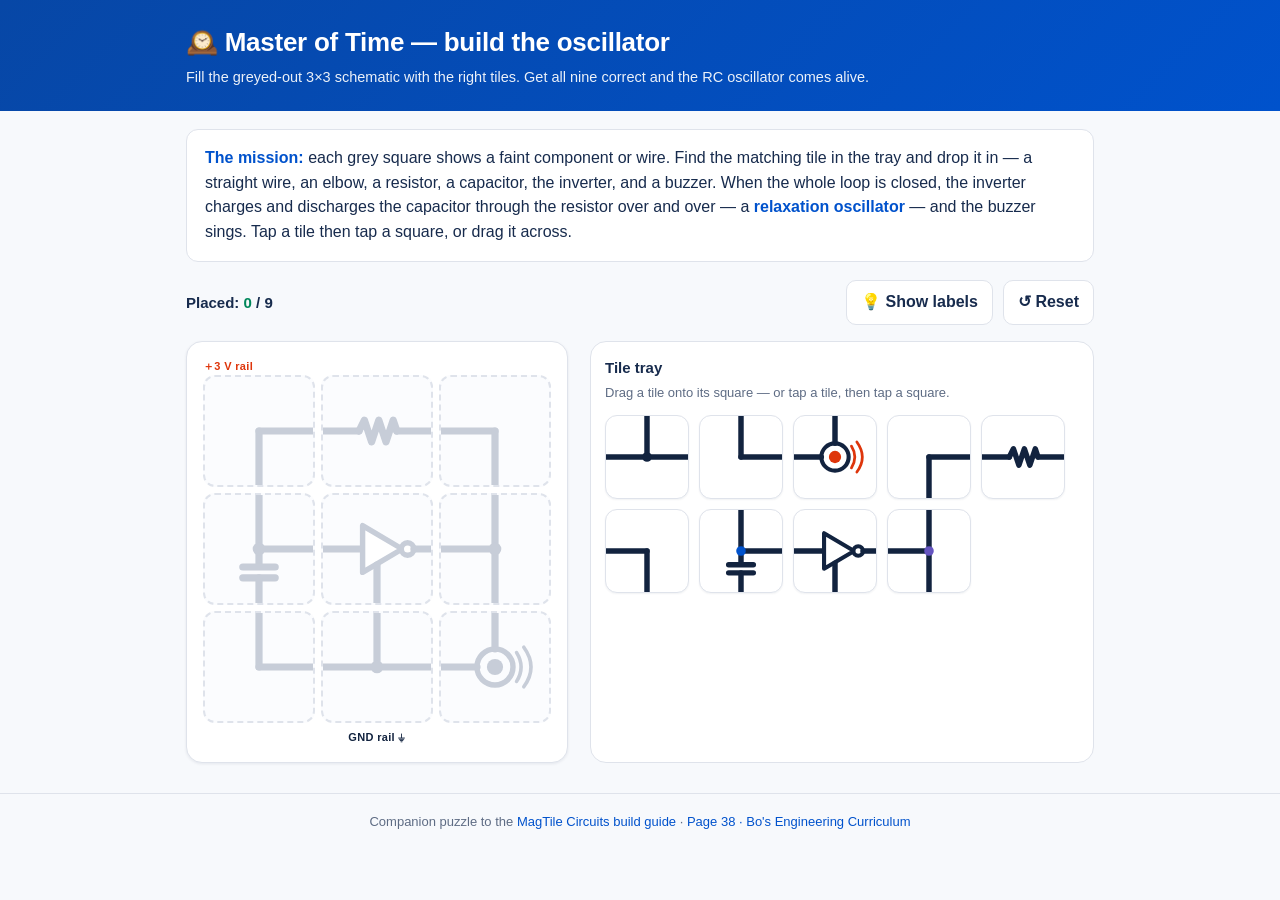
==== docs/game.html @ 73440d42 "Add Master of Time: drag-drop game + printable rubbing plate + QR - docs/game.html: 3x3 drag/drop pu" ====
<!DOCTYPE html>
<html lang="en">
<head>
<meta charset="utf-8">
<meta name="viewport" content="width=device-width, initial-scale=1">
<title>Master of Time — build the oscillator | MagTile Circuits</title>
<style>
  :root{
    --bg:#F7F9FC; --card:#fff; --ink:#172B4D; --sub:#5E6C84;
    --line:#DFE3EB; --blue:#0052CC; --blueL:#F4F8FF;
    --purple:#6554C0; --amber:#FF991F; --red:#DE350B; --green:#00875A;
    --wire:#12233f; --ghost:#C7CDD8;
  }
  *{box-sizing:border-box}
  body{margin:0;background:var(--bg);color:var(--ink);
    font:16px/1.55 -apple-system,BlinkMacSystemFont,"Segoe UI",Roboto,Helvetica,Arial,sans-serif;
    -webkit-text-size-adjust:100%}
  header{background:linear-gradient(135deg,#0747A6,#0052CC);color:#fff;padding:22px 18px}
  .wrap{max-width:940px;margin:0 auto;padding:0 16px}
  header h1{margin:0 0 4px;font-size:26px;letter-spacing:-.01em}
  header p{margin:0;opacity:.92;font-size:14.5px}
  main{padding:20px 0 40px}
  .lead{background:var(--card);border:1px solid var(--line);border-radius:12px;padding:16px 18px;margin:18px 0}
  .lead b{color:var(--blue)}
  .bar{display:flex;flex-wrap:wrap;gap:10px;align-items:center;margin:16px 0}
  .bar .grow{flex:1 1 auto}
  button{font:inherit;font-weight:700;border:1px solid var(--line);background:var(--card);
    color:var(--ink);border-radius:10px;padding:9px 14px;cursor:pointer;transition:.15s}
  button:hover{border-color:var(--blue);color:var(--blue)}
  button.primary{background:var(--blue);color:#fff;border-color:var(--blue)}
  button.primary:hover{background:#0747A6;color:#fff}
  button[aria-pressed="true"]{background:var(--blueL);border-color:var(--blue);color:var(--blue)}
  .count{font-weight:800;font-size:15px}
  .count b{color:var(--green)}
  .stage{display:grid;grid-template-columns:1fr;gap:22px}
  @media(min-width:760px){.stage{grid-template-columns:auto 1fr}}
  /* board */
  .boardwrap{background:var(--card);border:1px solid var(--line);border-radius:16px;padding:16px;
    box-shadow:0 1px 3px rgba(9,30,66,.08)}
  .rails{position:relative}
  .rail{font-size:11px;font-weight:800;letter-spacing:.03em}
  .rail.v{color:var(--red)}
  .rail.g{color:var(--wire);text-align:center;margin-top:6px}
  #board{display:grid;grid-template-columns:repeat(3,var(--sz));grid-template-rows:repeat(3,var(--sz));
    gap:6px;--sz:98px}
  @media(min-width:420px){#board{--sz:112px}}
  .cell{position:relative;width:var(--sz);height:var(--sz);border:2px dashed var(--line);
    border-radius:12px;background:#FBFCFE;display:flex;align-items:center;justify-content:center;
    transition:.15s}
  .cell svg{width:100%;height:100%;display:block}
  .cell.drop{border-color:var(--blue);background:var(--blueL);box-shadow:inset 0 0 0 2px var(--blue)}
  .cell.filled{border:2px solid var(--green);background:#F0FBF6}
  .cell.bad{animation:shake .35s}
  @keyframes shake{0%,100%{transform:translateX(0)}25%{transform:translateX(-5px)}75%{transform:translateX(5px)}}
  @keyframes pop{0%{transform:scale(.7);opacity:0}70%{transform:scale(1.08)}100%{transform:scale(1);opacity:1}}
  .cell.filled svg{animation:pop .3s}
  /* tray */
  .tray{background:var(--card);border:1px solid var(--line);border-radius:16px;padding:14px}
  .tray h2{margin:0 0 4px;font-size:15px}
  .tray p{margin:0 0 12px;color:var(--sub);font-size:13px}
  .tiles{display:flex;flex-wrap:wrap;gap:10px}
  .tile{width:84px;height:84px;border:1px solid var(--line);border-radius:12px;background:#fff;
    cursor:grab;touch-action:none;transition:.12s;position:relative;box-shadow:0 1px 2px rgba(9,30,66,.06)}
  .tile svg{width:100%;height:100%;display:block;pointer-events:none}
  .tile:hover{border-color:var(--blue);transform:translateY(-2px)}
  .tile.sel{border-color:var(--blue);box-shadow:0 0 0 3px var(--blueL);transform:translateY(-2px)}
  .tile.drag{opacity:.4}
  .tile .nm{position:absolute;bottom:2px;left:0;right:0;text-align:center;font-size:9px;
    font-weight:700;color:var(--sub)}
  .win{display:none;margin-top:18px;padding:16px 18px;border-radius:14px;
    background:linear-gradient(135deg,#00875A,#00A870);color:#fff}
  .win.show{display:block;animation:pop .4s}
  .win h2{margin:0 0 6px;font-size:20px}
  .win p{margin:0;opacity:.95;font-size:14px}
  .touchpad{display:none;margin-top:12px;align-items:center;gap:12px}
  .touchpad.show{display:flex;flex-wrap:wrap}
  .pad{flex:1 1 220px;min-height:64px;border-radius:12px;border:2px solid #fff3;
    background:linear-gradient(90deg,#093,#3c6 60%,#fd6);color:#08301c;font-weight:800;
    display:flex;align-items:center;justify-content:center;text-align:center;cursor:pointer;
    touch-action:none;user-select:none;padding:8px}
  footer{border-top:1px solid var(--line);margin-top:30px;padding:18px 0;color:var(--sub);font-size:13px;text-align:center}
  footer a{color:var(--blue);text-decoration:none}
  .hint-off .nm{display:none}
  .drag-ghost{position:fixed;width:84px;height:84px;pointer-events:none;z-index:99;opacity:.9;
    transform:translate(-50%,-50%)}
</style>
</head>
<body class="hint-off">
<header><div class="wrap">
  <h1>🕰️ Master of Time — build the oscillator</h1>
  <p>Fill the greyed-out 3×3 schematic with the right tiles. Get all nine correct and the RC oscillator comes alive.</p>
</div></header>

<main class="wrap">
  <div class="lead">
    <b>The mission:</b> each grey square shows a faint component or wire. Find the matching tile in the tray and drop it in — a straight wire, an elbow, a resistor, a capacitor, the inverter, and a buzzer. When the whole loop is closed, the inverter charges and discharges the capacitor through the resistor over and over — a <b>relaxation oscillator</b> — and the buzzer sings. Tap a tile then tap a square, or drag it across.
  </div>

  <div class="bar">
    <span class="count">Placed: <b id="score">0</b> / 9</span>
    <span class="grow"></span>
    <button id="hint" aria-pressed="false">💡 Show labels</button>
    <button id="reset">↺ Reset</button>
  </div>

  <div class="stage">
    <div class="boardwrap">
      <div class="rail v">＋3&nbsp;V rail</div>
      <div id="board" role="group" aria-label="3 by 3 oscillator grid"></div>
      <div class="rail g">GND rail ⏚</div>
    </div>

    <div class="tray">
      <h2>Tile tray</h2>
      <p>Drag a tile onto its square — or tap a tile, then tap a square.</p>
      <div class="tiles" id="tray"></div>

      <div class="win" id="win">
        <h2>⚡ The oscillator lives!</h2>
        <p>You closed the feedback loop — inverter → R → C → back again. You are the Master of Time. 🎉</p>
      </div>
      <div class="touchpad" id="touchpad">
        <div class="pad" id="pad">👆 Hold &amp; slide — “touch the RC node”<br><small>your body adds capacitance → the pitch bends</small></div>
        <button id="sound" aria-pressed="false">🔈 Sound: off</button>
      </div>
    </div>
  </div>
</main>

<footer><div class="wrap">
  Companion puzzle to the <a href="index.html">MagTile Circuits build guide</a> ·
  <a href="https://borenw.github.io/">Page 38 · Bo's Engineering Curriculum</a>
</div></footer>

<script>
/* ---------- tile artwork ---------------------------------------------------
   120×120 canvas, center (60,60). Edge mids: top(60,0) right(120,60)
   bottom(60,120) left(0,60). One draw() renders both the grey ghost
   (in the board) and the sharp black tile (in the tray) from one spec. */
const C=60, E={top:[60,0],right:[120,60],bottom:[60,120],left:[0,60]};
function wire(edges,col,w){let s='';for(const e of edges){const[x,y]=E[e];
  s+=`<path d="M${x} ${y} L60 60" fill="none" stroke="${col}" stroke-width="${w}" stroke-linecap="round"/>`;}
  return s;}
function draw(id,ghost){
  const col = ghost? 'var(--ghost)' : 'var(--wire)';
  const w = 8;
  const dot=(c)=>`<circle cx="60" cy="60" r="7" fill="${ghost?'var(--ghost)':c}"/>`;
  let g=`<svg viewBox="0 0 120 120" role="img" aria-label="${id}">`;
  switch(id){
    case 'elbow_br': g+=wire(['bottom','right'],col,w); break;
    case 'elbow_lb': g+=wire(['left','bottom'],col,w); break;
    case 'res':{ // horizontal resistor, connects left & right
      g+=`<path d="M0 60 L40 60" stroke="${col}" stroke-width="${w}" stroke-linecap="round" fill="none"/>`;
      g+=`<polyline points="40,60 46,48 54,72 62,48 70,72 78,48 82,60" fill="none" stroke="${col}" stroke-width="${w}" stroke-linejoin="round" stroke-linecap="round"/>`;
      g+=`<path d="M82 60 L120 60" stroke="${col}" stroke-width="${w}" stroke-linecap="round" fill="none"/>`;
      break;}
    case 'cap':{ // IN node: top + right wires + cap down to bottom
      g+=wire(['top','right'],col,w);
      g+=`<path d="M60 60 L60 78" stroke="${col}" stroke-width="${w}" fill="none" stroke-linecap="round"/>`;
      g+=`<line x1="42" y1="80" x2="78" y2="80" stroke="${col}" stroke-width="${w}" stroke-linecap="round"/>`;
      g+=`<line x1="42" y1="92" x2="78" y2="92" stroke="${col}" stroke-width="${w}" stroke-linecap="round"/>`;
      g+=`<path d="M60 92 L60 120" stroke="${col}" stroke-width="${w}" fill="none" stroke-linecap="round"/>`;
      g+=dot(id==='cap'?'#0052CC':col);
      break;}
    case 'inv':{ // inverter: input left, output right, gnd down
      g+=`<path d="M0 60 L44 60" stroke="${col}" stroke-width="${w}" stroke-linecap="round" fill="none"/>`;
      g+=`<path d="M44 34 L44 86 L88 60 Z" fill="${ghost?'#fff':'#fff'}" stroke="${col}" stroke-width="6" stroke-linejoin="round"/>`;
      g+=`<circle cx="94" cy="60" r="7" fill="#fff" stroke="${col}" stroke-width="6"/>`;
      g+=`<path d="M101 60 L120 60" stroke="${col}" stroke-width="${w}" stroke-linecap="round" fill="none"/>`;
      g+=`<path d="M60 78 L60 120" stroke="${col}" stroke-width="${w}" stroke-linecap="round" fill="none"/>`;
      break;}
    case 'out':{ // OUT node: left + top + bottom, junction dot
      g+=wire(['left','top','bottom'],col,w); g+=dot('#6554C0'); break;}
    case 'gnd_tr': g+=wire(['top','right'],col,w); break;               // GND corner
    case 'gnd_t':  g+=wire(['left','right','top'],col,w); g+=dot(col); break; // GND T
    case 'buzz':{ // buzzer: top + left leads into a piezo disc, sound arcs
      g+=`<path d="M60 0 L60 40" stroke="${col}" stroke-width="${w}" stroke-linecap="round" fill="none"/>`;
      g+=`<path d="M0 60 L40 60" stroke="${col}" stroke-width="${w}" stroke-linecap="round" fill="none"/>`;
      g+=`<circle cx="60" cy="60" r="20" fill="none" stroke="${col}" stroke-width="6"/>`;
      g+=`<circle cx="60" cy="60" r="9" fill="${ghost?'var(--ghost)':'#DE350B'}"/>`;
      const arc=ghost?'var(--ghost)':'#DE350B';
      g+=`<path d="M84 44 q10 16 0 32" fill="none" stroke="${arc}" stroke-width="4" stroke-linecap="round"/>`;
      g+=`<path d="M92 38 q16 22 0 44" fill="none" stroke="${arc}" stroke-width="4" stroke-linecap="round"/>`;
      break;}
  }
  g+='</svg>'; return g;
}

/* ---------- the 3×3 solution ------------------------------------------------ */
const SOLUTION=[
  'elbow_br','res','elbow_lb',   // row 0 : feedback loop across the top
  'cap','inv','out',             // row 1 : IN(cap) → inverter → OUT
  'gnd_tr','gnd_t','buzz'        // row 2 : GND rail + buzzer to ground
];
const LABEL={elbow_br:'wire',res:'R1',elbow_lb:'wire',cap:'C1',inv:'inverter',
  out:'node',gnd_tr:'GND',gnd_t:'GND',buzz:'buzzer'};

const board=document.getElementById('tray');
const grid=document.getElementById('board');
let cells=[], placed=0, picked=null;

/* build board cells with grey ghosts */
SOLUTION.forEach((id,i)=>{
  const c=document.createElement('div');
  c.className='cell'; c.dataset.want=id; c.dataset.idx=i;
  c.innerHTML=draw(id,true);
  grid.appendChild(c); cells.push(c);
});

/* build shuffled tray */
function shuffle(a){for(let i=a.length-1;i>0;i--){const j=(i*7+3)%(i+1);[a[i],a[j]]=[a[j],a[i]];}return a;}
let order=shuffle([...Array(9).keys()]);
function buildTray(){
  board.innerHTML='';
  order.forEach(i=>{
    const id=SOLUTION[i];
    const t=document.createElement('div');
    t.className='tile'; t.dataset.id=id; t.draggable=true;
    t.innerHTML=draw(id,false)+`<span class="nm">${LABEL[id]}</span>`;
    board.appendChild(t);
  });
}
buildTray();

/* ---------- placement logic ------------------------------------------------ */
function place(tileEl,cellEl){
  const id=tileEl.dataset.id, want=cellEl.dataset.want;
  if(cellEl.classList.contains('filled')) return false;
  if(id!==want){ cellEl.classList.add('bad');
    setTimeout(()=>cellEl.classList.remove('bad'),350); return false; }
  cellEl.classList.remove('drop'); cellEl.classList.add('filled');
  cellEl.innerHTML=draw(id,false);
  tileEl.remove(); placed++;
  document.getElementById('score').textContent=placed;
  if(picked===tileEl) picked=null;
  if(placed===9) win();
  return true;
}
function findTile(id){return [...board.querySelectorAll('.tile')].find(t=>t.dataset.id===id);}

/* tap-to-select then tap cell */
board.addEventListener('click',e=>{
  const t=e.target.closest('.tile'); if(!t)return;
  if(picked===t){picked.classList.remove('sel');picked=null;return;}
  if(picked)picked.classList.remove('sel');
  picked=t; t.classList.add('sel');
});
grid.addEventListener('click',e=>{
  const c=e.target.closest('.cell'); if(!c||!picked)return;
  const ok=place(picked,c);
  if(!ok&&picked)picked.classList.remove('sel');
});

/* native drag & drop */
let dragId=null;
board.addEventListener('dragstart',e=>{
  const t=e.target.closest('.tile'); if(!t)return;
  dragId=t.dataset.id; t.classList.add('drag');
  e.dataTransfer.setData('text/plain',dragId);
});
board.addEventListener('dragend',e=>{const t=e.target.closest('.tile');if(t)t.classList.remove('drag');});
grid.addEventListener('dragover',e=>{e.preventDefault();
  const c=e.target.closest('.cell'); if(c&&!c.classList.contains('filled'))c.classList.add('drop');});
grid.addEventListener('dragleave',e=>{const c=e.target.closest('.cell');if(c)c.classList.remove('drop');});
grid.addEventListener('drop',e=>{e.preventDefault();
  const c=e.target.closest('.cell'); if(!c||!dragId)return;
  const t=findTile(dragId); c.classList.remove('drop');
  if(t)place(t,c); dragId=null;});

/* pointer drag for touch (ghost follows finger) */
let ptTile=null, ghostEl=null;
board.addEventListener('pointerdown',e=>{
  if(e.pointerType==='mouse')return; // mouse uses click/DnD
  const t=e.target.closest('.tile'); if(!t)return;
  ptTile=t; ghostEl=t.cloneNode(true); ghostEl.className='tile drag-ghost';
  document.body.appendChild(ghostEl); moveGhost(e); t.setPointerCapture(e.pointerId);
});
board.addEventListener('pointermove',e=>{if(ptTile)moveGhost(e);});
board.addEventListener('pointerup',e=>{
  if(!ptTile)return;
  const el=document.elementFromPoint(e.clientX,e.clientY);
  const c=el&&el.closest('.cell');
  if(c)place(ptTile,c);
  if(ghostEl){ghostEl.remove();ghostEl=null;} ptTile=null;
});
function moveGhost(e){if(ghostEl){ghostEl.style.left=e.clientX+'px';ghostEl.style.top=e.clientY+'px';}}

/* ---------- controls ------------------------------------------------------- */
document.getElementById('hint').addEventListener('click',e=>{
  const on=document.body.classList.toggle('hint-off')===false;
  e.currentTarget.setAttribute('aria-pressed',on);
});
document.getElementById('reset').addEventListener('click',()=>{
  placed=0;picked=null;document.getElementById('score').textContent=0;
  document.getElementById('win').classList.remove('show');
  document.getElementById('touchpad').classList.remove('show');
  stopTone();
  cells.forEach(c=>{c.className='cell';c.innerHTML=draw(c.dataset.want,true);});
  order=shuffle([...Array(9).keys()]); buildTray();
});

/* ---------- win + Web Audio touch-theremin -------------------------------- */
function win(){
  document.getElementById('win').classList.add('show');
  document.getElementById('touchpad').classList.add('show');
  cells.forEach((c,i)=>setTimeout(()=>c.style.filter='drop-shadow(0 0 6px #00A870)',i*80));
}
let actx=null,osc=null,gain=null,soundOn=false;
const BASE=1800;
function startTone(){
  if(!actx)actx=new (window.AudioContext||window.webkitAudioContext)();
  osc=actx.createOscillator();gain=actx.createGain();
  osc.type='square';osc.frequency.value=BASE;
  gain.gain.value=0.06;osc.connect(gain);gain.connect(actx.destination);osc.start();
}
function stopTone(){if(osc){try{osc.stop();}catch(_){}}osc=null;soundOn=false;
  const b=document.getElementById('sound');if(b){b.setAttribute('aria-pressed',false);b.textContent='🔈 Sound: off';}}
document.getElementById('sound').addEventListener('click',e=>{
  soundOn=!soundOn;
  if(soundOn){startTone();e.currentTarget.setAttribute('aria-pressed',true);e.currentTarget.textContent='🔊 Sound: on';}
  else stopTone();
});
/* touch pad bends pitch — simulates hand capacitance loading the RC node */
const pad=document.getElementById('pad');
function bend(ev){
  if(!osc)return;
  const r=pad.getBoundingClientRect();
  const x=Math.min(1,Math.max(0,( (ev.clientX??r.left)-r.left)/r.width));
  // more "touch" (right/down) → more parallel C → lower frequency
  const f=BASE*Math.pow(0.28,x);
  osc.frequency.setTargetAtTime(f,actx.currentTime,0.02);
}
function unbend(){if(osc)osc.frequency.setTargetAtTime(BASE,actx.currentTime,0.05);}
pad.addEventListener('pointerdown',e=>{pad.setPointerCapture(e.pointerId);bend(e);});
pad.addEventListener('pointermove',e=>{if(e.buttons||e.pointerType!=='mouse')bend(e);});
pad.addEventListener('pointerup',unbend);
pad.addEventListener('pointerleave',unbend);
</script>
</body>
</html>
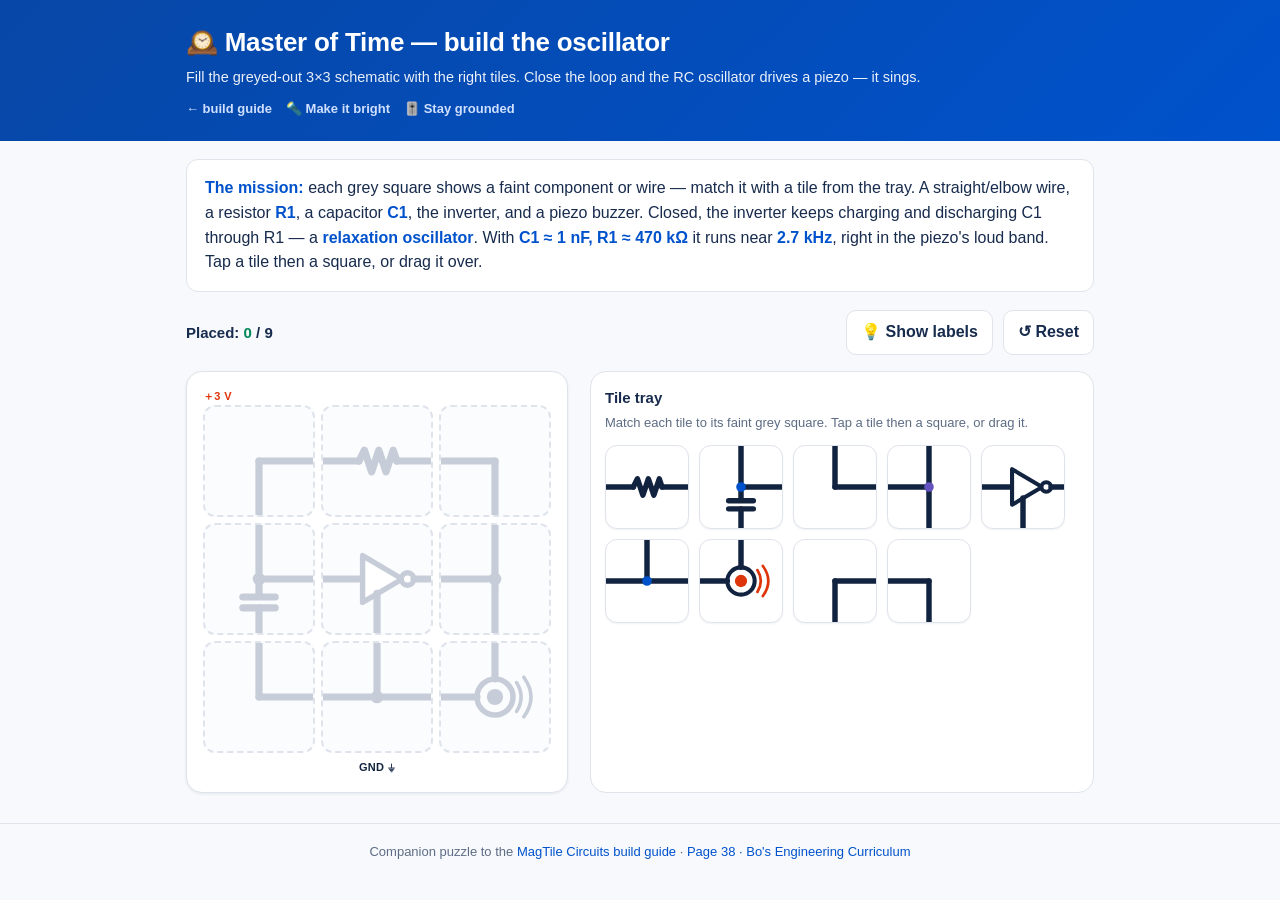
==== commit a7ae4e6c: "Add Make it Bright (2x2) + Stay Grounded (3x3) plates & games; shared engine - plate_game.js/css: sh" ====
--- a/docs/game.html
+++ b/docs/game.html
@@ -4,337 +4,38 @@
 <meta charset="utf-8">
 <meta name="viewport" content="width=device-width, initial-scale=1">
 <title>Master of Time — build the oscillator | MagTile Circuits</title>
-<style>
-  :root{
-    --bg:#F7F9FC; --card:#fff; --ink:#172B4D; --sub:#5E6C84;
-    --line:#DFE3EB; --blue:#0052CC; --blueL:#F4F8FF;
-    --purple:#6554C0; --amber:#FF991F; --red:#DE350B; --green:#00875A;
-    --wire:#12233f; --ghost:#C7CDD8;
-  }
-  *{box-sizing:border-box}
-  body{margin:0;background:var(--bg);color:var(--ink);
-    font:16px/1.55 -apple-system,BlinkMacSystemFont,"Segoe UI",Roboto,Helvetica,Arial,sans-serif;
-    -webkit-text-size-adjust:100%}
-  header{background:linear-gradient(135deg,#0747A6,#0052CC);color:#fff;padding:22px 18px}
-  .wrap{max-width:940px;margin:0 auto;padding:0 16px}
-  header h1{margin:0 0 4px;font-size:26px;letter-spacing:-.01em}
-  header p{margin:0;opacity:.92;font-size:14.5px}
-  main{padding:20px 0 40px}
-  .lead{background:var(--card);border:1px solid var(--line);border-radius:12px;padding:16px 18px;margin:18px 0}
-  .lead b{color:var(--blue)}
-  .bar{display:flex;flex-wrap:wrap;gap:10px;align-items:center;margin:16px 0}
-  .bar .grow{flex:1 1 auto}
-  button{font:inherit;font-weight:700;border:1px solid var(--line);background:var(--card);
-    color:var(--ink);border-radius:10px;padding:9px 14px;cursor:pointer;transition:.15s}
-  button:hover{border-color:var(--blue);color:var(--blue)}
-  button.primary{background:var(--blue);color:#fff;border-color:var(--blue)}
-  button.primary:hover{background:#0747A6;color:#fff}
-  button[aria-pressed="true"]{background:var(--blueL);border-color:var(--blue);color:var(--blue)}
-  .count{font-weight:800;font-size:15px}
-  .count b{color:var(--green)}
-  .stage{display:grid;grid-template-columns:1fr;gap:22px}
-  @media(min-width:760px){.stage{grid-template-columns:auto 1fr}}
-  /* board */
-  .boardwrap{background:var(--card);border:1px solid var(--line);border-radius:16px;padding:16px;
-    box-shadow:0 1px 3px rgba(9,30,66,.08)}
-  .rails{position:relative}
-  .rail{font-size:11px;font-weight:800;letter-spacing:.03em}
-  .rail.v{color:var(--red)}
-  .rail.g{color:var(--wire);text-align:center;margin-top:6px}
-  #board{display:grid;grid-template-columns:repeat(3,var(--sz));grid-template-rows:repeat(3,var(--sz));
-    gap:6px;--sz:98px}
-  @media(min-width:420px){#board{--sz:112px}}
-  .cell{position:relative;width:var(--sz);height:var(--sz);border:2px dashed var(--line);
-    border-radius:12px;background:#FBFCFE;display:flex;align-items:center;justify-content:center;
-    transition:.15s}
-  .cell svg{width:100%;height:100%;display:block}
-  .cell.drop{border-color:var(--blue);background:var(--blueL);box-shadow:inset 0 0 0 2px var(--blue)}
-  .cell.filled{border:2px solid var(--green);background:#F0FBF6}
-  .cell.bad{animation:shake .35s}
-  @keyframes shake{0%,100%{transform:translateX(0)}25%{transform:translateX(-5px)}75%{transform:translateX(5px)}}
-  @keyframes pop{0%{transform:scale(.7);opacity:0}70%{transform:scale(1.08)}100%{transform:scale(1);opacity:1}}
-  .cell.filled svg{animation:pop .3s}
-  /* tray */
-  .tray{background:var(--card);border:1px solid var(--line);border-radius:16px;padding:14px}
-  .tray h2{margin:0 0 4px;font-size:15px}
-  .tray p{margin:0 0 12px;color:var(--sub);font-size:13px}
-  .tiles{display:flex;flex-wrap:wrap;gap:10px}
-  .tile{width:84px;height:84px;border:1px solid var(--line);border-radius:12px;background:#fff;
-    cursor:grab;touch-action:none;transition:.12s;position:relative;box-shadow:0 1px 2px rgba(9,30,66,.06)}
-  .tile svg{width:100%;height:100%;display:block;pointer-events:none}
-  .tile:hover{border-color:var(--blue);transform:translateY(-2px)}
-  .tile.sel{border-color:var(--blue);box-shadow:0 0 0 3px var(--blueL);transform:translateY(-2px)}
-  .tile.drag{opacity:.4}
-  .tile .nm{position:absolute;bottom:2px;left:0;right:0;text-align:center;font-size:9px;
-    font-weight:700;color:var(--sub)}
-  .win{display:none;margin-top:18px;padding:16px 18px;border-radius:14px;
-    background:linear-gradient(135deg,#00875A,#00A870);color:#fff}
-  .win.show{display:block;animation:pop .4s}
-  .win h2{margin:0 0 6px;font-size:20px}
-  .win p{margin:0;opacity:.95;font-size:14px}
-  .touchpad{display:none;margin-top:12px;align-items:center;gap:12px}
-  .touchpad.show{display:flex;flex-wrap:wrap}
-  .pad{flex:1 1 220px;min-height:64px;border-radius:12px;border:2px solid #fff3;
-    background:linear-gradient(90deg,#093,#3c6 60%,#fd6);color:#08301c;font-weight:800;
-    display:flex;align-items:center;justify-content:center;text-align:center;cursor:pointer;
-    touch-action:none;user-select:none;padding:8px}
-  footer{border-top:1px solid var(--line);margin-top:30px;padding:18px 0;color:var(--sub);font-size:13px;text-align:center}
-  footer a{color:var(--blue);text-decoration:none}
-  .hint-off .nm{display:none}
-  .drag-ghost{position:fixed;width:84px;height:84px;pointer-events:none;z-index:99;opacity:.9;
-    transform:translate(-50%,-50%)}
-</style>
+<link rel="stylesheet" href="plate_game.css">
 </head>
 <body class="hint-off">
 <header><div class="wrap">
   <h1>🕰️ Master of Time — build the oscillator</h1>
-  <p>Fill the greyed-out 3×3 schematic with the right tiles. Get all nine correct and the RC oscillator comes alive.</p>
+  <p>Fill the greyed-out 3×3 schematic with the right tiles. Close the loop and the RC oscillator drives a piezo — it sings.</p>
+  <div class="nav"><a href="index.html">← build guide</a><a href="bright.html">🔦 Make it bright</a><a href="grounded.html">🎚️ Stay grounded</a></div>
 </div></header>
-
 <main class="wrap">
-  <div class="lead">
-    <b>The mission:</b> each grey square shows a faint component or wire. Find the matching tile in the tray and drop it in — a straight wire, an elbow, a resistor, a capacitor, the inverter, and a buzzer. When the whole loop is closed, the inverter charges and discharges the capacitor through the resistor over and over — a <b>relaxation oscillator</b> — and the buzzer sings. Tap a tile then tap a square, or drag it across.
-  </div>
-
-  <div class="bar">
-    <span class="count">Placed: <b id="score">0</b> / 9</span>
-    <span class="grow"></span>
-    <button id="hint" aria-pressed="false">💡 Show labels</button>
-    <button id="reset">↺ Reset</button>
-  </div>
-
-  <div class="stage">
-    <div class="boardwrap">
-      <div class="rail v">＋3&nbsp;V rail</div>
-      <div id="board" role="group" aria-label="3 by 3 oscillator grid"></div>
-      <div class="rail g">GND rail ⏚</div>
-    </div>
-
-    <div class="tray">
-      <h2>Tile tray</h2>
-      <p>Drag a tile onto its square — or tap a tile, then tap a square.</p>
-      <div class="tiles" id="tray"></div>
-
-      <div class="win" id="win">
-        <h2>⚡ The oscillator lives!</h2>
-        <p>You closed the feedback loop — inverter → R → C → back again. You are the Master of Time. 🎉</p>
-      </div>
-      <div class="touchpad" id="touchpad">
-        <div class="pad" id="pad">👆 Hold &amp; slide — “touch the RC node”<br><small>your body adds capacitance → the pitch bends</small></div>
-        <button id="sound" aria-pressed="false">🔈 Sound: off</button>
-      </div>
-    </div>
-  </div>
+  <div class="lead"><b>The mission:</b> each grey square shows a faint component or wire — match it with a tile from the tray. A straight/elbow wire, a resistor <b>R1</b>, a capacitor <b>C1</b>, the inverter, and a piezo buzzer. Closed, the inverter keeps charging and discharging C1 through R1 — a <b>relaxation oscillator</b>. With <b>C1 ≈ 1 nF, R1 ≈ 470 kΩ</b> it runs near <b>2.7 kHz</b>, right in the piezo's loud band. Tap a tile then a square, or drag it over.</div>
+  <div id="game"></div>
 </main>
-
-<footer><div class="wrap">
-  Companion puzzle to the <a href="index.html">MagTile Circuits build guide</a> ·
-  <a href="https://borenw.github.io/">Page 38 · Bo's Engineering Curriculum</a>
-</div></footer>
-
+<footer><div class="wrap">Companion puzzle to the <a href="index.html">MagTile Circuits build guide</a> · <a href="https://borenw.github.io/">Page 38 · Bo's Engineering Curriculum</a></div></footer>
+<script src="plate_game.js"></script>
 <script>
-/* ---------- tile artwork ---------------------------------------------------
-   120×120 canvas, center (60,60). Edge mids: top(60,0) right(120,60)
-   bottom(60,120) left(0,60). One draw() renders both the grey ghost
-   (in the board) and the sharp black tile (in the tray) from one spec. */
-const C=60, E={top:[60,0],right:[120,60],bottom:[60,120],left:[0,60]};
-function wire(edges,col,w){let s='';for(const e of edges){const[x,y]=E[e];
-  s+=`<path d="M${x} ${y} L60 60" fill="none" stroke="${col}" stroke-width="${w}" stroke-linecap="round"/>`;}
-  return s;}
-function draw(id,ghost){
-  const col = ghost? 'var(--ghost)' : 'var(--wire)';
-  const w = 8;
-  const dot=(c)=>`<circle cx="60" cy="60" r="7" fill="${ghost?'var(--ghost)':c}"/>`;
-  let g=`<svg viewBox="0 0 120 120" role="img" aria-label="${id}">`;
-  switch(id){
-    case 'elbow_br': g+=wire(['bottom','right'],col,w); break;
-    case 'elbow_lb': g+=wire(['left','bottom'],col,w); break;
-    case 'res':{ // horizontal resistor, connects left & right
-      g+=`<path d="M0 60 L40 60" stroke="${col}" stroke-width="${w}" stroke-linecap="round" fill="none"/>`;
-      g+=`<polyline points="40,60 46,48 54,72 62,48 70,72 78,48 82,60" fill="none" stroke="${col}" stroke-width="${w}" stroke-linejoin="round" stroke-linecap="round"/>`;
-      g+=`<path d="M82 60 L120 60" stroke="${col}" stroke-width="${w}" stroke-linecap="round" fill="none"/>`;
-      break;}
-    case 'cap':{ // IN node: top + right wires + cap down to bottom
-      g+=wire(['top','right'],col,w);
-      g+=`<path d="M60 60 L60 78" stroke="${col}" stroke-width="${w}" fill="none" stroke-linecap="round"/>`;
-      g+=`<line x1="42" y1="80" x2="78" y2="80" stroke="${col}" stroke-width="${w}" stroke-linecap="round"/>`;
-      g+=`<line x1="42" y1="92" x2="78" y2="92" stroke="${col}" stroke-width="${w}" stroke-linecap="round"/>`;
-      g+=`<path d="M60 92 L60 120" stroke="${col}" stroke-width="${w}" fill="none" stroke-linecap="round"/>`;
-      g+=dot(id==='cap'?'#0052CC':col);
-      break;}
-    case 'inv':{ // inverter: input left, output right, gnd down
-      g+=`<path d="M0 60 L44 60" stroke="${col}" stroke-width="${w}" stroke-linecap="round" fill="none"/>`;
-      g+=`<path d="M44 34 L44 86 L88 60 Z" fill="${ghost?'#fff':'#fff'}" stroke="${col}" stroke-width="6" stroke-linejoin="round"/>`;
-      g+=`<circle cx="94" cy="60" r="7" fill="#fff" stroke="${col}" stroke-width="6"/>`;
-      g+=`<path d="M101 60 L120 60" stroke="${col}" stroke-width="${w}" stroke-linecap="round" fill="none"/>`;
-      g+=`<path d="M60 78 L60 120" stroke="${col}" stroke-width="${w}" stroke-linecap="round" fill="none"/>`;
-      break;}
-    case 'out':{ // OUT node: left + top + bottom, junction dot
-      g+=wire(['left','top','bottom'],col,w); g+=dot('#6554C0'); break;}
-    case 'gnd_tr': g+=wire(['top','right'],col,w); break;               // GND corner
-    case 'gnd_t':  g+=wire(['left','right','top'],col,w); g+=dot(col); break; // GND T
-    case 'buzz':{ // buzzer: top + left leads into a piezo disc, sound arcs
-      g+=`<path d="M60 0 L60 40" stroke="${col}" stroke-width="${w}" stroke-linecap="round" fill="none"/>`;
-      g+=`<path d="M0 60 L40 60" stroke="${col}" stroke-width="${w}" stroke-linecap="round" fill="none"/>`;
-      g+=`<circle cx="60" cy="60" r="20" fill="none" stroke="${col}" stroke-width="6"/>`;
-      g+=`<circle cx="60" cy="60" r="9" fill="${ghost?'var(--ghost)':'#DE350B'}"/>`;
-      const arc=ghost?'var(--ghost)':'#DE350B';
-      g+=`<path d="M84 44 q10 16 0 32" fill="none" stroke="${arc}" stroke-width="4" stroke-linecap="round"/>`;
-      g+=`<path d="M92 38 q16 22 0 44" fill="none" stroke="${arc}" stroke-width="4" stroke-linecap="round"/>`;
-      break;}
-  }
-  g+='</svg>'; return g;
-}
-
-/* ---------- the 3×3 solution ------------------------------------------------ */
-const SOLUTION=[
-  'elbow_br','res','elbow_lb',   // row 0 : feedback loop across the top
-  'cap','inv','out',             // row 1 : IN(cap) → inverter → OUT
-  'gnd_tr','gnd_t','buzz'        // row 2 : GND rail + buzzer to ground
-];
-const LABEL={elbow_br:'wire',res:'R1',elbow_lb:'wire',cap:'C1',inv:'inverter',
-  out:'node',gnd_tr:'GND',gnd_t:'GND',buzz:'buzzer'};
-
-const board=document.getElementById('tray');
-const grid=document.getElementById('board');
-let cells=[], placed=0, picked=null;
-
-/* build board cells with grey ghosts */
-SOLUTION.forEach((id,i)=>{
-  const c=document.createElement('div');
-  c.className='cell'; c.dataset.want=id; c.dataset.idx=i;
-  c.innerHTML=draw(id,true);
-  grid.appendChild(c); cells.push(c);
+PlateGame.build(document.getElementById('game'),{
+  rows:3, cols:3, cellPx:112, seed:5, tone:{base:2700},
+  winTitle:'⚡ The oscillator lives!',
+  winMsg:'You closed the feedback loop — inverter → R1 → C1 → back again — and the piezo sings. Now hold the pad and slide: your body’s capacitance bends the pitch. 🎉',
+  trayNote:'Match each tile to its faint grey square. Tap a tile then a square, or drag it.',
+  solution:[
+    {e:['bottom','right'],label:'wire'},
+    {e:['left','right'],c:'res',label:'R1 470k'},
+    {e:['left','bottom'],label:'wire'},
+    {e:['top','right','bottom'],c:'cap',label:'C1 1nF'},
+    {e:['left','right','bottom'],c:'inv',label:'inverter'},
+    {e:['left','top','bottom'],c:'node',k:'#6554C0',label:'OUT'},
+    {e:['top','right'],label:'wire'},
+    {e:['left','right','top'],c:'node',label:'GND'},
+    {e:['top','left'],c:'piezo',label:'piezo'}
+  ]
 });
-
-/* build shuffled tray */
-function shuffle(a){for(let i=a.length-1;i>0;i--){const j=(i*7+3)%(i+1);[a[i],a[j]]=[a[j],a[i]];}return a;}
-let order=shuffle([...Array(9).keys()]);
-function buildTray(){
-  board.innerHTML='';
-  order.forEach(i=>{
-    const id=SOLUTION[i];
-    const t=document.createElement('div');
-    t.className='tile'; t.dataset.id=id; t.draggable=true;
-    t.innerHTML=draw(id,false)+`<span class="nm">${LABEL[id]}</span>`;
-    board.appendChild(t);
-  });
-}
-buildTray();
-
-/* ---------- placement logic ------------------------------------------------ */
-function place(tileEl,cellEl){
-  const id=tileEl.dataset.id, want=cellEl.dataset.want;
-  if(cellEl.classList.contains('filled')) return false;
-  if(id!==want){ cellEl.classList.add('bad');
-    setTimeout(()=>cellEl.classList.remove('bad'),350); return false; }
-  cellEl.classList.remove('drop'); cellEl.classList.add('filled');
-  cellEl.innerHTML=draw(id,false);
-  tileEl.remove(); placed++;
-  document.getElementById('score').textContent=placed;
-  if(picked===tileEl) picked=null;
-  if(placed===9) win();
-  return true;
-}
-function findTile(id){return [...board.querySelectorAll('.tile')].find(t=>t.dataset.id===id);}
-
-/* tap-to-select then tap cell */
-board.addEventListener('click',e=>{
-  const t=e.target.closest('.tile'); if(!t)return;
-  if(picked===t){picked.classList.remove('sel');picked=null;return;}
-  if(picked)picked.classList.remove('sel');
-  picked=t; t.classList.add('sel');
-});
-grid.addEventListener('click',e=>{
-  const c=e.target.closest('.cell'); if(!c||!picked)return;
-  const ok=place(picked,c);
-  if(!ok&&picked)picked.classList.remove('sel');
-});
-
-/* native drag & drop */
-let dragId=null;
-board.addEventListener('dragstart',e=>{
-  const t=e.target.closest('.tile'); if(!t)return;
-  dragId=t.dataset.id; t.classList.add('drag');
-  e.dataTransfer.setData('text/plain',dragId);
-});
-board.addEventListener('dragend',e=>{const t=e.target.closest('.tile');if(t)t.classList.remove('drag');});
-grid.addEventListener('dragover',e=>{e.preventDefault();
-  const c=e.target.closest('.cell'); if(c&&!c.classList.contains('filled'))c.classList.add('drop');});
-grid.addEventListener('dragleave',e=>{const c=e.target.closest('.cell');if(c)c.classList.remove('drop');});
-grid.addEventListener('drop',e=>{e.preventDefault();
-  const c=e.target.closest('.cell'); if(!c||!dragId)return;
-  const t=findTile(dragId); c.classList.remove('drop');
-  if(t)place(t,c); dragId=null;});
-
-/* pointer drag for touch (ghost follows finger) */
-let ptTile=null, ghostEl=null;
-board.addEventListener('pointerdown',e=>{
-  if(e.pointerType==='mouse')return; // mouse uses click/DnD
-  const t=e.target.closest('.tile'); if(!t)return;
-  ptTile=t; ghostEl=t.cloneNode(true); ghostEl.className='tile drag-ghost';
-  document.body.appendChild(ghostEl); moveGhost(e); t.setPointerCapture(e.pointerId);
-});
-board.addEventListener('pointermove',e=>{if(ptTile)moveGhost(e);});
-board.addEventListener('pointerup',e=>{
-  if(!ptTile)return;
-  const el=document.elementFromPoint(e.clientX,e.clientY);
-  const c=el&&el.closest('.cell');
-  if(c)place(ptTile,c);
-  if(ghostEl){ghostEl.remove();ghostEl=null;} ptTile=null;
-});
-function moveGhost(e){if(ghostEl){ghostEl.style.left=e.clientX+'px';ghostEl.style.top=e.clientY+'px';}}
-
-/* ---------- controls ------------------------------------------------------- */
-document.getElementById('hint').addEventListener('click',e=>{
-  const on=document.body.classList.toggle('hint-off')===false;
-  e.currentTarget.setAttribute('aria-pressed',on);
-});
-document.getElementById('reset').addEventListener('click',()=>{
-  placed=0;picked=null;document.getElementById('score').textContent=0;
-  document.getElementById('win').classList.remove('show');
-  document.getElementById('touchpad').classList.remove('show');
-  stopTone();
-  cells.forEach(c=>{c.className='cell';c.innerHTML=draw(c.dataset.want,true);});
-  order=shuffle([...Array(9).keys()]); buildTray();
-});
-
-/* ---------- win + Web Audio touch-theremin -------------------------------- */
-function win(){
-  document.getElementById('win').classList.add('show');
-  document.getElementById('touchpad').classList.add('show');
-  cells.forEach((c,i)=>setTimeout(()=>c.style.filter='drop-shadow(0 0 6px #00A870)',i*80));
-}
-let actx=null,osc=null,gain=null,soundOn=false;
-const BASE=1800;
-function startTone(){
-  if(!actx)actx=new (window.AudioContext||window.webkitAudioContext)();
-  osc=actx.createOscillator();gain=actx.createGain();
-  osc.type='square';osc.frequency.value=BASE;
-  gain.gain.value=0.06;osc.connect(gain);gain.connect(actx.destination);osc.start();
-}
-function stopTone(){if(osc){try{osc.stop();}catch(_){}}osc=null;soundOn=false;
-  const b=document.getElementById('sound');if(b){b.setAttribute('aria-pressed',false);b.textContent='🔈 Sound: off';}}
-document.getElementById('sound').addEventListener('click',e=>{
-  soundOn=!soundOn;
-  if(soundOn){startTone();e.currentTarget.setAttribute('aria-pressed',true);e.currentTarget.textContent='🔊 Sound: on';}
-  else stopTone();
-});
-/* touch pad bends pitch — simulates hand capacitance loading the RC node */
-const pad=document.getElementById('pad');
-function bend(ev){
-  if(!osc)return;
-  const r=pad.getBoundingClientRect();
-  const x=Math.min(1,Math.max(0,( (ev.clientX??r.left)-r.left)/r.width));
-  // more "touch" (right/down) → more parallel C → lower frequency
-  const f=BASE*Math.pow(0.28,x);
-  osc.frequency.setTargetAtTime(f,actx.currentTime,0.02);
-}
-function unbend(){if(osc)osc.frequency.setTargetAtTime(BASE,actx.currentTime,0.05);}
-pad.addEventListener('pointerdown',e=>{pad.setPointerCapture(e.pointerId);bend(e);});
-pad.addEventListener('pointermove',e=>{if(e.buttons||e.pointerType!=='mouse')bend(e);});
-pad.addEventListener('pointerup',unbend);
-pad.addEventListener('pointerleave',unbend);
 </script>
 </body>
 </html>
--- a/docs/plate_game.css
+++ b/docs/plate_game.css
@@ -0,0 +1,67 @@
+:root{
+  --bg:#F7F9FC; --card:#fff; --ink:#172B4D; --sub:#5E6C84;
+  --line:#DFE3EB; --blue:#0052CC; --blueL:#F4F8FF;
+  --purple:#6554C0; --amber:#FF991F; --red:#DE350B; --green:#00875A;
+  --wire:#12233f; --ghost:#C7CDD8;
+}
+*{box-sizing:border-box}
+body{margin:0;background:var(--bg);color:var(--ink);
+  font:16px/1.55 -apple-system,BlinkMacSystemFont,"Segoe UI",Roboto,Helvetica,Arial,sans-serif;
+  -webkit-text-size-adjust:100%}
+header{background:linear-gradient(135deg,#0747A6,#0052CC);color:#fff;padding:22px 18px}
+.wrap{max-width:940px;margin:0 auto;padding:0 16px}
+header h1{margin:0 0 4px;font-size:26px;letter-spacing:-.01em}
+header p{margin:0;opacity:.92;font-size:14.5px}
+main{padding:20px 0 40px}
+.lead{background:var(--card);border:1px solid var(--line);border-radius:12px;padding:16px 18px;margin:18px 0}
+.lead b{color:var(--blue)}
+.bar{display:flex;flex-wrap:wrap;gap:10px;align-items:center;margin:16px 0}
+.bar .grow{flex:1 1 auto}
+button{font:inherit;font-weight:700;border:1px solid var(--line);background:var(--card);
+  color:var(--ink);border-radius:10px;padding:9px 14px;cursor:pointer;transition:.15s}
+button:hover{border-color:var(--blue);color:var(--blue)}
+button[aria-pressed="true"]{background:var(--blueL);border-color:var(--blue);color:var(--blue)}
+.count{font-weight:800;font-size:15px}.count b{color:var(--green)}
+.stage{display:grid;grid-template-columns:1fr;gap:22px}
+@media(min-width:760px){.stage{grid-template-columns:auto 1fr}}
+.boardwrap{background:var(--card);border:1px solid var(--line);border-radius:16px;padding:16px;
+  box-shadow:0 1px 3px rgba(9,30,66,.08)}
+.rail{font-size:11px;font-weight:800;letter-spacing:.03em}
+.rail.v{color:var(--red)}.rail.g{color:var(--wire);text-align:center;margin-top:6px}
+.board{display:grid;gap:6px}
+.cell{position:relative;border:2px dashed var(--line);border-radius:12px;background:#FBFCFE;
+  display:flex;align-items:center;justify-content:center;transition:.15s}
+.cell svg{width:100%;height:100%;display:block}
+.cell.drop{border-color:var(--blue);background:var(--blueL);box-shadow:inset 0 0 0 2px var(--blue)}
+.cell.filled{border:2px solid var(--green);background:#F0FBF6}
+.cell.bad{animation:shake .35s}
+@keyframes shake{0%,100%{transform:translateX(0)}25%{transform:translateX(-5px)}75%{transform:translateX(5px)}}
+@keyframes pop{0%{transform:scale(.7);opacity:0}70%{transform:scale(1.08)}100%{transform:scale(1);opacity:1}}
+.cell.filled svg{animation:pop .3s}
+.tray{background:var(--card);border:1px solid var(--line);border-radius:16px;padding:14px}
+.tray h2{margin:0 0 4px;font-size:15px}.tray p{margin:0 0 12px;color:var(--sub);font-size:13px}
+.tiles{display:flex;flex-wrap:wrap;gap:10px}
+.tile{width:84px;height:84px;border:1px solid var(--line);border-radius:12px;background:#fff;
+  cursor:grab;touch-action:none;transition:.12s;position:relative;box-shadow:0 1px 2px rgba(9,30,66,.06)}
+.tile svg{width:100%;height:100%;display:block;pointer-events:none}
+.tile:hover{border-color:var(--blue);transform:translateY(-2px)}
+.tile.sel{border-color:var(--blue);box-shadow:0 0 0 3px var(--blueL);transform:translateY(-2px)}
+.tile .nm{position:absolute;bottom:2px;left:0;right:0;text-align:center;font-size:9px;
+  font-weight:700;color:var(--sub)}
+.win{display:none;margin-top:18px;padding:16px 18px;border-radius:14px;
+  background:linear-gradient(135deg,#00875A,#00A870);color:#fff}
+.win.show{display:block;animation:pop .4s}
+.win h2{margin:0 0 6px;font-size:20px}.win p{margin:0;opacity:.95;font-size:14px}
+.touchpad{display:none;margin-top:12px;align-items:center;gap:12px;flex-wrap:wrap}
+.touchpad.show{display:flex}
+.pad{flex:1 1 220px;min-height:64px;border-radius:12px;border:2px solid #fff3;
+  background:linear-gradient(90deg,#093,#3c6 60%,#fd6);color:#08301c;font-weight:800;
+  display:flex;align-items:center;justify-content:center;text-align:center;cursor:pointer;
+  touch-action:none;user-select:none;padding:8px}
+footer{border-top:1px solid var(--line);margin-top:30px;padding:18px 0;color:var(--sub);font-size:13px;text-align:center}
+footer a{color:var(--blue);text-decoration:none}
+.hint-off .nm{display:none}
+.drag-ghost{position:fixed;width:84px;height:84px;pointer-events:none;z-index:99;opacity:.9;
+  transform:translate(-50%,-50%)}
+.nav{display:flex;gap:14px;flex-wrap:wrap;margin-top:10px;font-size:13px}
+.nav a{color:#cfe0ff;text-decoration:none;font-weight:600}
